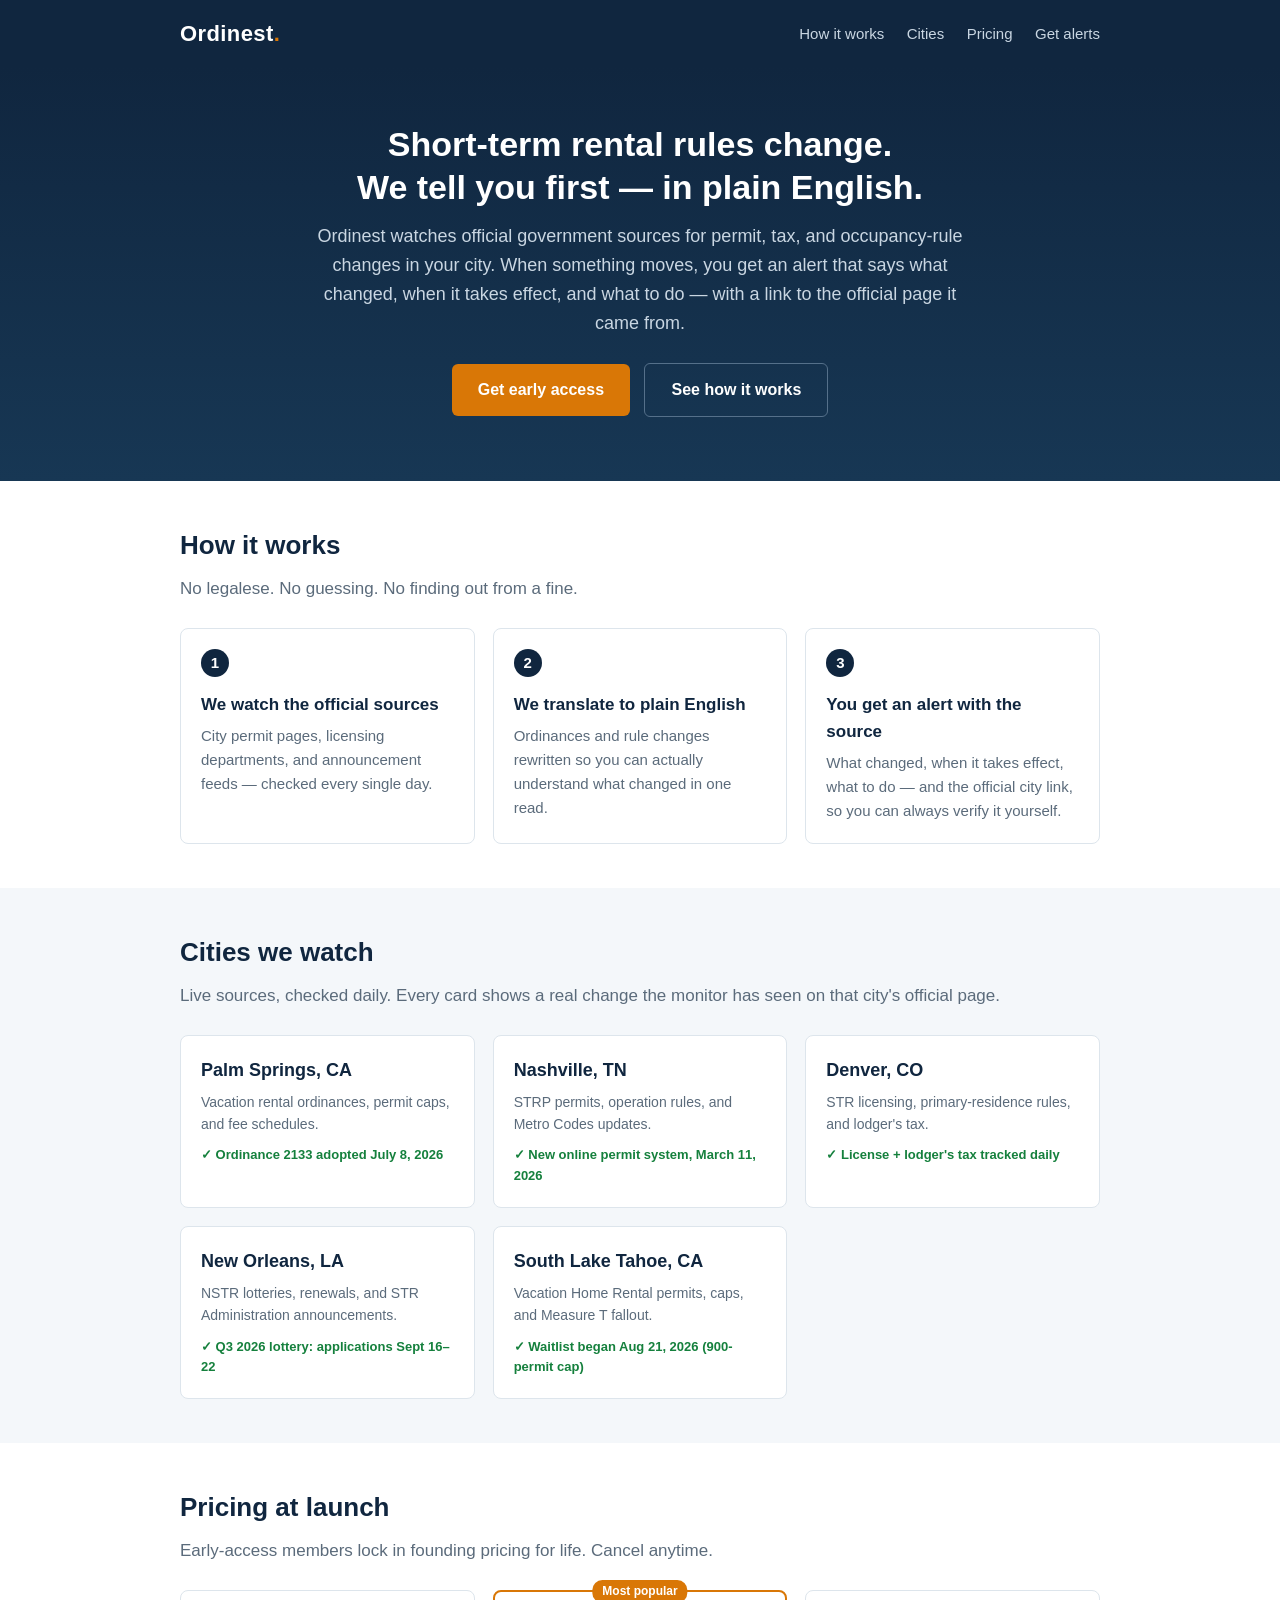
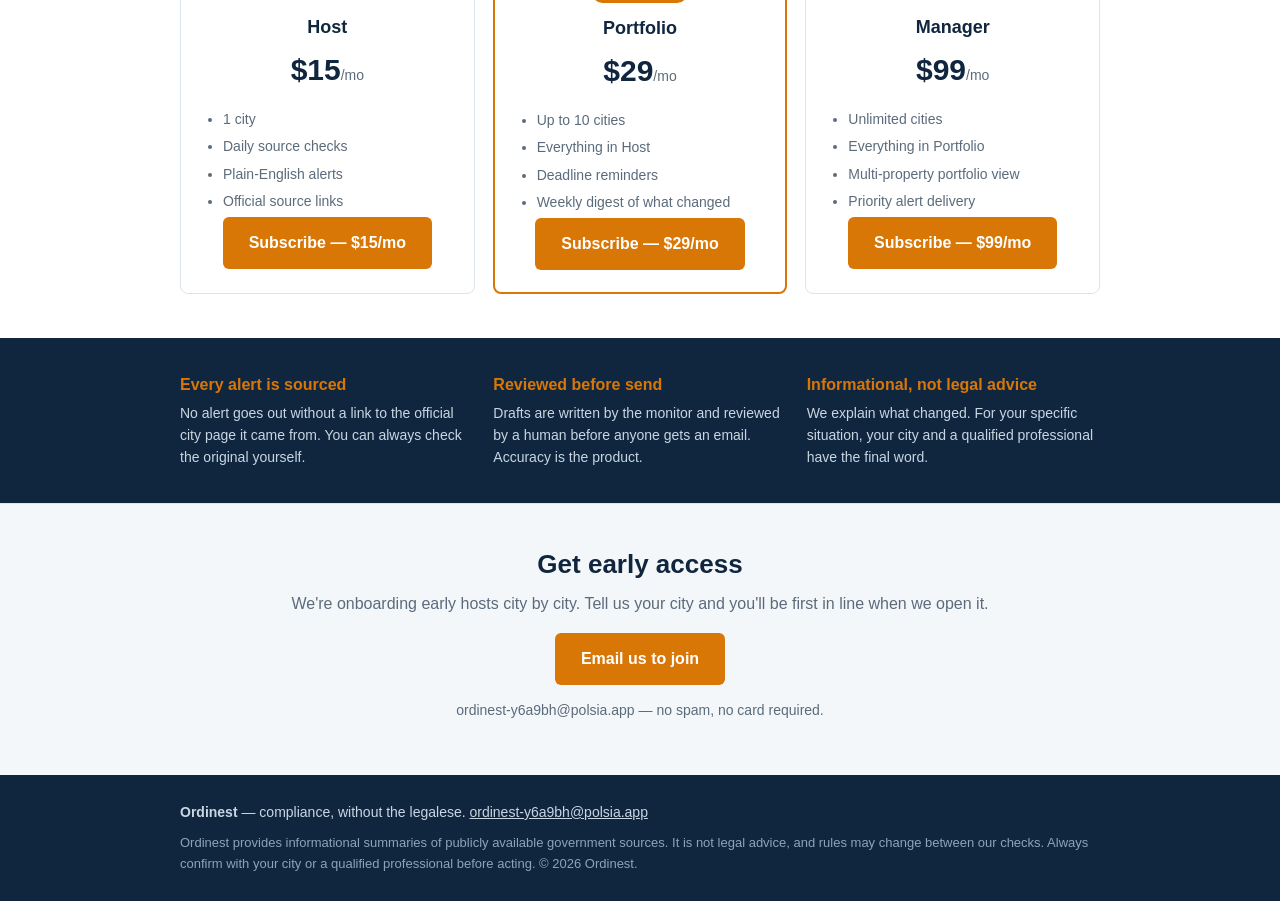
==== docs/index.html @ b82c42ab "Move site to /docs for GitHub Pages" ====
<!DOCTYPE html>
<html lang="en">
<head>
  <meta charset="utf-8">
  <meta name="viewport" content="width=device-width, initial-scale=1">
  <title>Ordinest — short-term rental compliance alerts, without the legalese</title>
  <meta name="description" content="Ordinest watches official city sources for short-term rental rule changes and sends plain-English alerts with links to the original. Permit, tax, and occupancy changes — before they cost you.">
  <link rel="stylesheet" href="style.css">
</head>
<body>

<header class="site">
  <div class="wrap">
    <a class="brand" href="index.html">Ordinest<span class="dot">.</span></a>
    <nav class="site">
      <a href="#how">How it works</a>
      <a href="#cities">Cities</a>
      <a href="#pricing">Pricing</a>
      <a href="#access">Get alerts</a>
    </nav>
  </div>
</header>

<section class="hero">
  <div class="wrap">
    <h1>Short-term rental rules change.<br>We tell you first — in plain English.</h1>
    <p class="sub">
      Ordinest watches official government sources for permit, tax, and
      occupancy-rule changes in your city. When something moves, you get an
      alert that says what changed, when it takes effect, and what to do —
      with a link to the official page it came from.
    </p>
    <a class="btn" href="#access">Get early access</a>
    <a class="btn ghost" href="#how">See how it works</a>
  </div>
</section>

<section id="how">
  <div class="wrap">
    <h2>How it works</h2>
    <p class="lede">No legalese. No guessing. No finding out from a fine.</p>
    <div class="steps">
      <div class="step">
        <span class="num">1</span>
        <h3>We watch the official sources</h3>
        <p>City permit pages, licensing departments, and announcement feeds —
        checked every single day.</p>
      </div>
      <div class="step">
        <span class="num">2</span>
        <h3>We translate to plain English</h3>
        <p>Ordinances and rule changes rewritten so you can actually
        understand what changed in one read.</p>
      </div>
      <div class="step">
        <span class="num">3</span>
        <h3>You get an alert with the source</h3>
        <p>What changed, when it takes effect, what to do — and the official
        city link, so you can always verify it yourself.</p>
      </div>
    </div>
  </div>
</section>

<section id="cities" class="mist">
  <div class="wrap">
    <h2>Cities we watch</h2>
    <p class="lede">Live sources, checked daily. Every card shows a real change
    the monitor has seen on that city's official page.</p>
    <div class="cities">
      <a class="city-card" href="cities/palm-springs-ca.html">
        <h3>Palm Springs, CA</h3>
        <p>Vacation rental ordinances, permit caps, and fee schedules.</p>
        <div class="caught">✓ Ordinance 2133 adopted July 8, 2026</div>
      </a>
      <a class="city-card" href="cities/nashville-tn.html">
        <h3>Nashville, TN</h3>
        <p>STRP permits, operation rules, and Metro Codes updates.</p>
        <div class="caught">✓ New online permit system, March 11, 2026</div>
      </a>
      <a class="city-card" href="cities/denver-co.html">
        <h3>Denver, CO</h3>
        <p>STR licensing, primary-residence rules, and lodger's tax.</p>
        <div class="caught">✓ License + lodger's tax tracked daily</div>
      </a>
      <a class="city-card" href="cities/new-orleans-la.html">
        <h3>New Orleans, LA</h3>
        <p>NSTR lotteries, renewals, and STR Administration announcements.</p>
        <div class="caught">✓ Q3 2026 lottery: applications Sept 16–22</div>
      </a>
      <a class="city-card" href="cities/south-lake-tahoe-ca.html">
        <h3>South Lake Tahoe, CA</h3>
        <p>Vacation Home Rental permits, caps, and Measure T fallout.</p>
        <div class="caught">✓ Waitlist began Aug 21, 2026 (900-permit cap)</div>
      </a>
    </div>
  </div>
</section>

<section id="pricing">
  <div class="wrap">
    <h2>Pricing at launch</h2>
    <p class="lede">Early-access members lock in founding pricing for life.
    Cancel anytime.</p>
    <div class="plans">
      <div class="plan">
        <h3>Host</h3>
        <div class="price">$15<span>/mo</span></div>
        <ul>
          <li>1 city</li>
          <li>Daily source checks</li>
          <li>Plain-English alerts</li>
          <li>Official source links</li>
        </ul>
        <a class="btn" href="https://buy.stripe.com/3cIcN5e7u7pB1h8ak9cwg00">Subscribe — $15/mo</a>
      </div>
      <div class="plan featured">
        <span class="tag">Most popular</span>
        <h3>Portfolio</h3>
        <div class="price">$29<span>/mo</span></div>
        <ul>
          <li>Up to 10 cities</li>
          <li>Everything in Host</li>
          <li>Deadline reminders</li>
          <li>Weekly digest of what changed</li>
        </ul>
        <a class="btn" href="https://buy.stripe.com/cNiaEX7J625h0d4cshcwg01">Subscribe — $29/mo</a>
      </div>
      <div class="plan">
        <h3>Manager</h3>
        <div class="price">$99<span>/mo</span></div>
        <ul>
          <li>Unlimited cities</li>
          <li>Everything in Portfolio</li>
          <li>Multi-property portfolio view</li>
          <li>Priority alert delivery</li>
        </ul>
        <a class="btn" href="https://buy.stripe.com/8x2dR99Re11d1h82RHcwg02">Subscribe — $99/mo</a>
      </div>
    </div>
  </div>
</section>

<section class="trust">
  <div class="wrap">
    <div>
      <h3>Every alert is sourced</h3>
      <p>No alert goes out without a link to the official city page it came
      from. You can always check the original yourself.</p>
    </div>
    <div>
      <h3>Reviewed before send</h3>
      <p>Drafts are written by the monitor and reviewed by a human before
      anyone gets an email. Accuracy is the product.</p>
    </div>
    <div>
      <h3>Informational, not legal advice</h3>
      <p>We explain what changed. For your specific situation, your city and
      a qualified professional have the final word.</p>
    </div>
  </div>
</section>

<section id="access" class="cta">
  <div class="wrap">
    <h2>Get early access</h2>
    <p>We're onboarding early hosts city by city. Tell us your city and
    you'll be first in line when we open it.</p>
    <a class="btn"
       href="mailto:ordinest-y6a9bh@polsia.app?subject=Ordinest%20early%20access&amp;body=City%20I%20need%20alerts%20for%3A%0A%0AHow%20many%20listings%3A%0A">
      Email us to join
    </a>
    <p style="font-size:14px; margin-top:14px;">
     ordinest-y6a9bh@polsia.app — no spam, no card required.
    </p>
  </div>
</section>

<footer class="site">
  <div class="wrap">
    <strong>Ordinest</strong> — compliance, without the legalese.
    <a href="mailto:ordinest-y6a9bh@polsia.app">ordinest-y6a9bh@polsia.app</a>
    <div class="disclaimer">
      Ordinest provides informational summaries of publicly available
      government sources. It is not legal advice, and rules may change
      between our checks. Always confirm with your city or a qualified
      professional before acting. © 2026 Ordinest.
    </div>
  </div>
</footer>

</body>
</html>
---- docs/style.css ----
/* Ordinest — static site styles */
:root {
  --navy: #10263f;
  --navy-2: #173754;
  --ink: #22303e;
  --muted: #5b6b7b;
  --mist: #f4f7fa;
  --line: #dde5ec;
  --accent: #d97706;
  --accent-dark: #b45309;
  --green: #15803d;
  --white: #ffffff;
}
* { box-sizing: border-box; }
html { scroll-behavior: smooth; }
body {
  margin: 0;
  font-family: -apple-system, BlinkMacSystemFont, "Segoe UI", Roboto,
    Helvetica, Arial, sans-serif;
  color: var(--ink);
  line-height: 1.6;
  background: var(--white);
}
a { color: var(--navy-2); }
img { max-width: 100%; }

.wrap { max-width: 960px; margin: 0 auto; padding: 0 20px; }

/* Header */
header.site {
  background: var(--navy);
  color: var(--white);
}
header.site .wrap {
  display: flex;
  align-items: center;
  justify-content: space-between;
  padding-top: 16px;
  padding-bottom: 16px;
}
.brand {
  font-size: 22px;
  font-weight: 700;
  letter-spacing: 0.4px;
  color: var(--white);
  text-decoration: none;
}
.brand .dot { color: var(--accent); }
nav.site a {
  color: #c9d6e2;
  text-decoration: none;
  margin-left: 18px;
  font-size: 15px;
}
nav.site a:hover { color: var(--white); }

/* Hero */
.hero {
  background: linear-gradient(180deg, var(--navy) 0%, var(--navy-2) 100%);
  color: var(--white);
  padding: 56px 0 64px;
  text-align: center;
}
.hero h1 {
  font-size: 34px;
  line-height: 1.25;
  margin: 0 0 14px;
}
.hero p.sub {
  font-size: 18px;
  color: #c9d6e2;
  max-width: 660px;
  margin: 0 auto 26px;
}
.btn {
  display: inline-block;
  background: var(--accent);
  color: var(--white);
  font-weight: 700;
  text-decoration: none;
  padding: 13px 26px;
  border-radius: 6px;
  font-size: 16px;
}
.btn:hover { background: var(--accent-dark); }
.btn.ghost {
  background: transparent;
  border: 1px solid #55708a;
  color: var(--white);
  margin-left: 10px;
}

/* Sections */
section { padding: 44px 0; }
section.mist { background: var(--mist); }
h2 { font-size: 26px; margin: 0 0 8px; color: var(--navy); }
.lede { color: var(--muted); margin: 0 0 26px; font-size: 17px; }

/* Steps */
.steps { display: grid; grid-template-columns: repeat(3, 1fr); gap: 18px; }
.step {
  background: var(--white);
  border: 1px solid var(--line);
  border-radius: 8px;
  padding: 20px;
}
.step .num {
  display: inline-block;
  background: var(--navy);
  color: var(--white);
  font-weight: 700;
  border-radius: 50%;
  width: 28px;
  height: 28px;
  line-height: 28px;
  text-align: center;
  font-size: 15px;
  margin-bottom: 10px;
}
.step h3 { margin: 4px 0 6px; font-size: 17px; color: var(--navy); }
.step p { margin: 0; font-size: 15px; color: var(--muted); }

/* City cards */
.cities { display: grid; grid-template-columns: repeat(auto-fit, minmax(260px, 1fr)); gap: 18px; }
.city-card {
  background: var(--white);
  border: 1px solid var(--line);
  border-radius: 8px;
  padding: 20px;
  text-decoration: none;
  color: var(--ink);
  display: block;
  transition: box-shadow 0.15s ease, transform 0.15s ease;
}
.city-card:hover {
  box-shadow: 0 6px 18px rgba(16, 38, 63, 0.12);
  transform: translateY(-2px);
}
.city-card h3 { margin: 0 0 6px; font-size: 18px; color: var(--navy); }
.city-card p { margin: 0; font-size: 14px; color: var(--muted); }
.city-card .caught {
  margin-top: 10px;
  font-size: 13px;
  color: var(--green);
  font-weight: 600;
}

/* Pricing */
.plans { display: grid; grid-template-columns: repeat(3, 1fr); gap: 18px; }
.plan {
  background: var(--white);
  border: 1px solid var(--line);
  border-radius: 8px;
  padding: 22px;
  text-align: center;
}
.plan.featured { border: 2px solid var(--accent); position: relative; }
.plan .tag {
  position: absolute;
  top: -12px;
  left: 50%;
  transform: translateX(-50%);
  background: var(--accent);
  color: var(--white);
  font-size: 12px;
  font-weight: 700;
  padding: 2px 10px;
  border-radius: 10px;
}
.plan h3 { margin: 0 0 4px; color: var(--navy); font-size: 18px; }
.plan .price { font-size: 30px; font-weight: 800; color: var(--navy); }
.plan .price span { font-size: 14px; font-weight: 400; color: var(--muted); }
.plan ul { text-align: left; padding-left: 20px; margin: 14px 0 0; font-size: 14px; color: var(--muted); }
.plan ul li { margin-bottom: 5px; }

/* Trust band */
.trust { background: var(--navy); color: var(--white); padding: 34px 0; }
.trust .wrap { display: grid; grid-template-columns: repeat(3, 1fr); gap: 20px; }
.trust h3 { margin: 0 0 4px; font-size: 16px; color: var(--accent); }
.trust p { margin: 0; font-size: 14px; color: #c9d6e2; }

/* City page bits */
.page-title { font-size: 28px; color: var(--navy); margin: 8px 0 10px; line-height: 1.3; }
.crumbs { font-size: 14px; color: var(--muted); padding-top: 22px; }
.crumbs a { color: var(--muted); }
.watch-list { list-style: none; padding: 0; margin: 0; }
.watch-list li {
  border: 1px solid var(--line);
  border-radius: 6px;
  padding: 12px 14px;
  margin-bottom: 10px;
  background: var(--mist);
  font-size: 15px;
}
.watch-list .host { color: var(--muted); font-size: 13px; display: block; }
.change-log { border-left: 3px solid var(--accent); padding-left: 16px; }
.change-log article { margin-bottom: 20px; }
.change-log h3 { margin: 0 0 4px; font-size: 16px; color: var(--navy); }
.change-log .when { font-size: 13px; color: var(--accent-dark); font-weight: 700; }
.change-log p { margin: 6px 0 0; font-size: 15px; }
.change-log a.source { font-size: 13px; }

/* CTA band */
.cta {
  background: var(--mist);
  border-top: 1px solid var(--line);
  text-align: center;
  padding: 40px 0;
}
.cta h2 { margin-bottom: 6px; }
.cta p { color: var(--muted); margin-top: 0; }

/* Footer */
footer.site {
  background: var(--navy);
  color: #c9d6e2;
  padding: 26px 0;
  font-size: 14px;
}
footer.site a { color: #c9d6e2; }
footer.site .disclaimer {
  color: #8ea3b8;
  font-size: 13px;
  margin-top: 10px;
}

@media (max-width: 760px) {
  .steps, .plans, .trust .wrap { grid-template-columns: 1fr; }
  .hero h1 { font-size: 27px; }
  header.site .wrap { flex-direction: column; gap: 10px; }
  nav.site a { margin: 0 8px; }
}
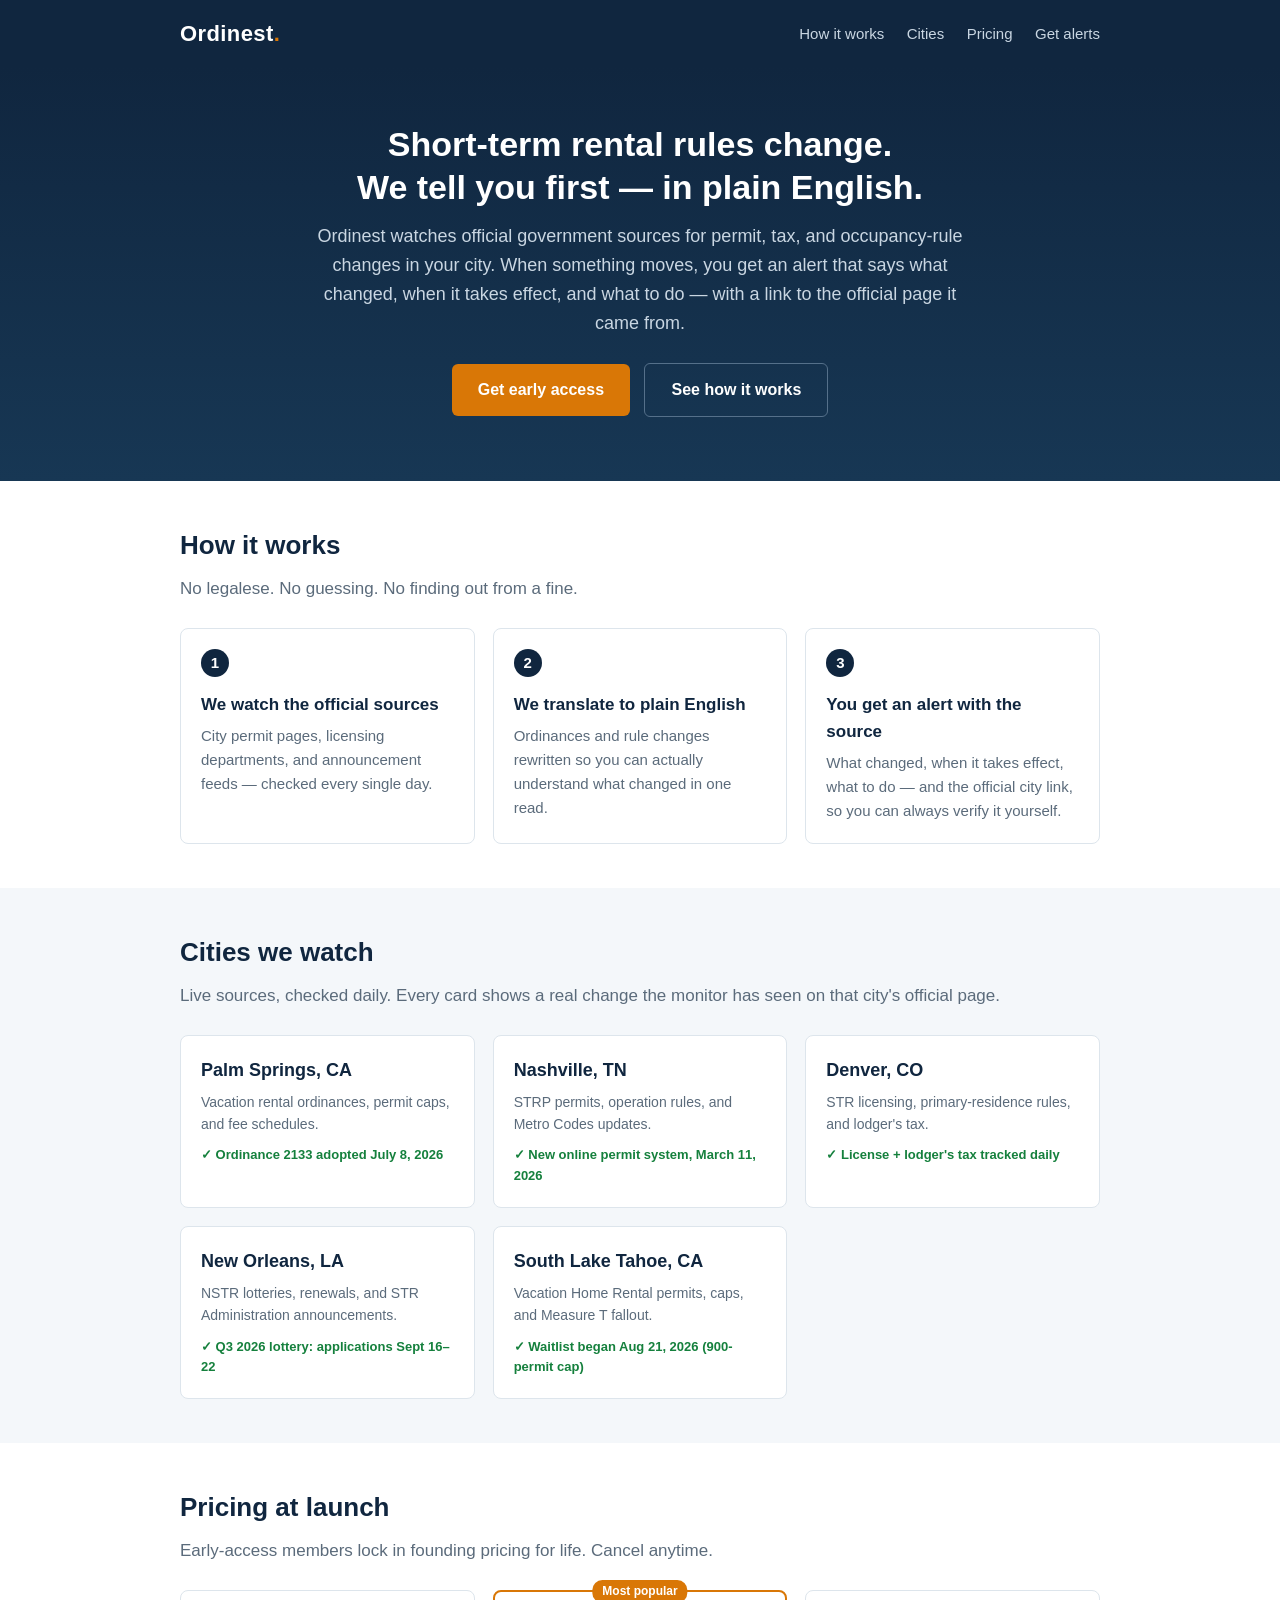
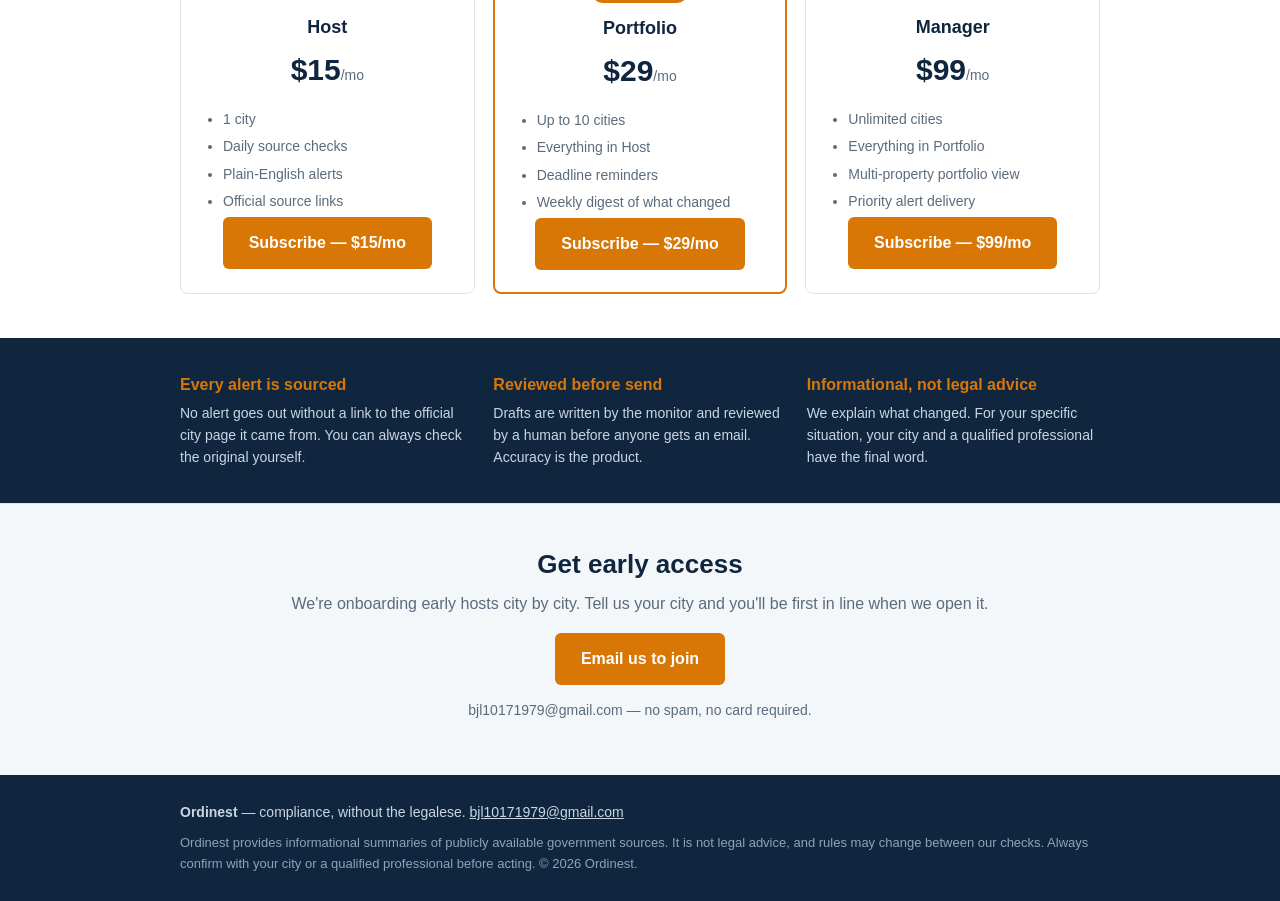
==== commit ce6cfbd0: "Point join email to bjl10171979@gmail.com (was old Polsia address)" ====
--- a/docs/index.html
+++ b/docs/index.html
@@ -167,11 +167,11 @@
     <p>We're onboarding early hosts city by city. Tell us your city and
     you'll be first in line when we open it.</p>
     <a class="btn"
-       href="mailto:ordinest-y6a9bh@polsia.app?subject=Ordinest%20early%20access&amp;body=City%20I%20need%20alerts%20for%3A%0A%0AHow%20many%20listings%3A%0A">
+       href="mailto:bjl10171979@gmail.com?subject=Ordinest%20early%20access&amp;body=City%20I%20need%20alerts%20for%3A%0A%0AHow%20many%20listings%3A%0A">
       Email us to join
     </a>
     <p style="font-size:14px; margin-top:14px;">
-     ordinest-y6a9bh@polsia.app — no spam, no card required.
+     bjl10171979@gmail.com — no spam, no card required.
     </p>
   </div>
 </section>
@@ -179,7 +179,7 @@
 <footer class="site">
   <div class="wrap">
     <strong>Ordinest</strong> — compliance, without the legalese.
-    <a href="mailto:ordinest-y6a9bh@polsia.app">ordinest-y6a9bh@polsia.app</a>
+    <a href="mailto:bjl10171979@gmail.com">bjl10171979@gmail.com</a>
     <div class="disclaimer">
       Ordinest provides informational summaries of publicly available
       government sources. It is not legal advice, and rules may change
@@ -189,5 +189,6 @@
   </div>
 </footer>
 
+<!-- Cloudflare Web Analytics --><script defer src="https://static.cloudflareinsights.com/beacon.min.js" data-cf-beacon="{\"token\": \"0e546006a67741babc97a083f84be4dc\"}"></script><!-- End Cloudflare Web Analytics -->
 </body>
 </html>
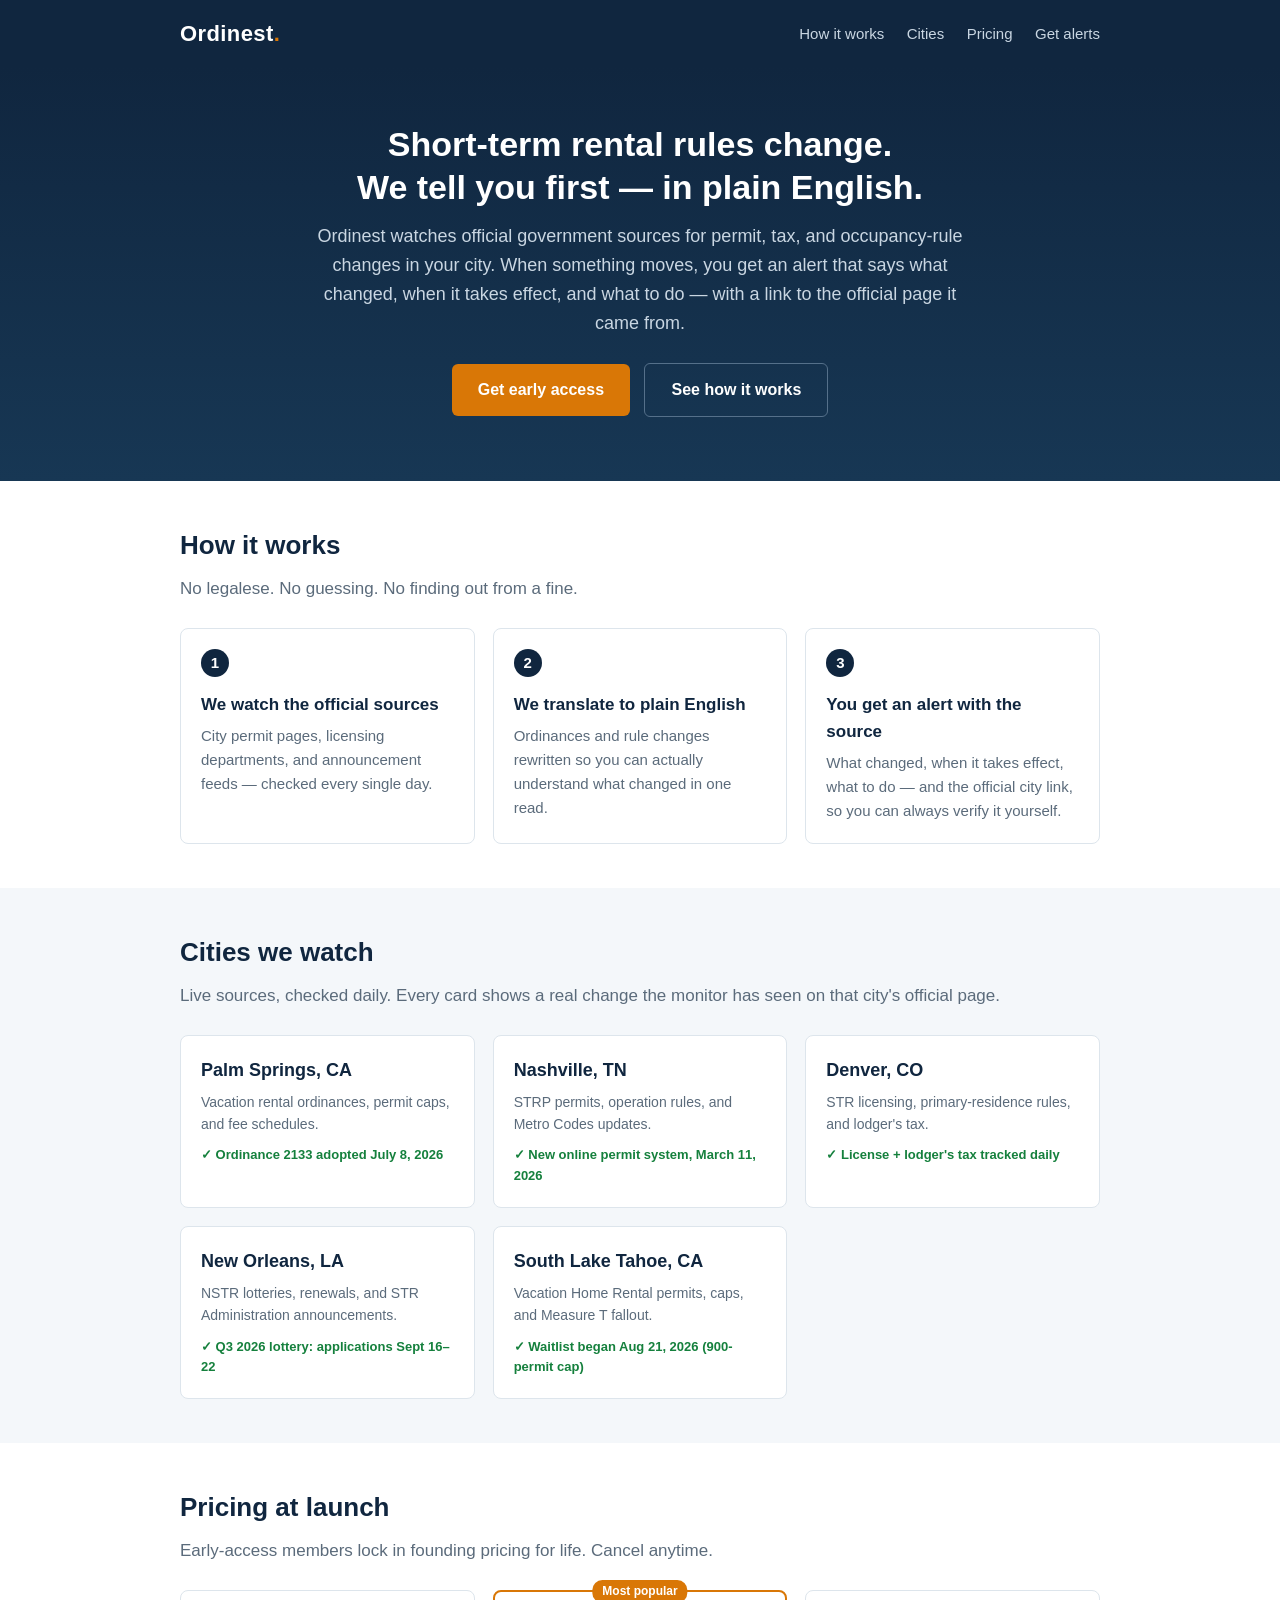
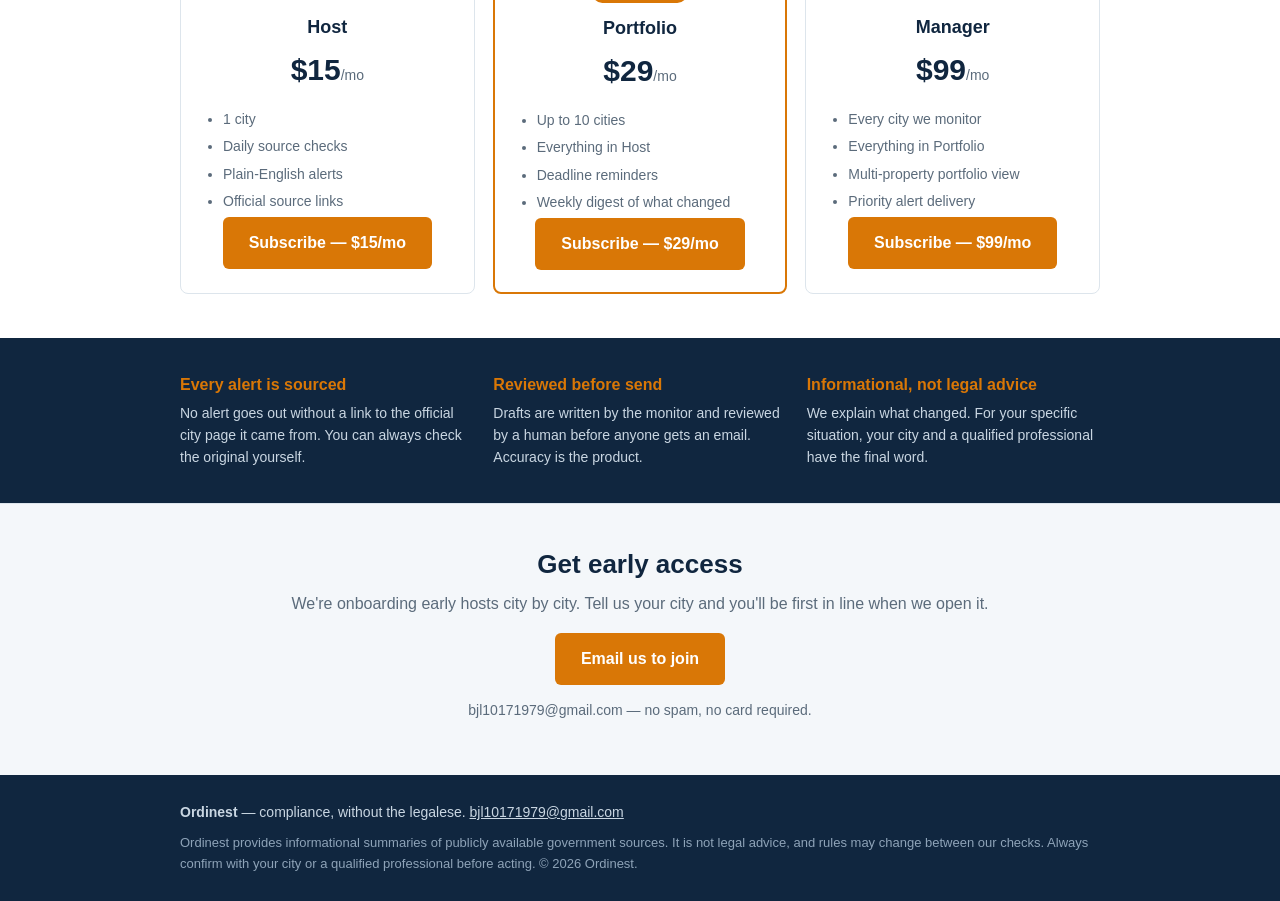
==== commit da3978a9: "Manager plan: honest city wording (was Unlimited cities)" ====
--- a/docs/index.html
+++ b/docs/index.html
@@ -130,7 +130,7 @@
         <h3>Manager</h3>
         <div class="price">$99<span>/mo</span></div>
         <ul>
-          <li>Unlimited cities</li>
+          <li>Every city we monitor</li>
           <li>Everything in Portfolio</li>
           <li>Multi-property portfolio view</li>
           <li>Priority alert delivery</li>
